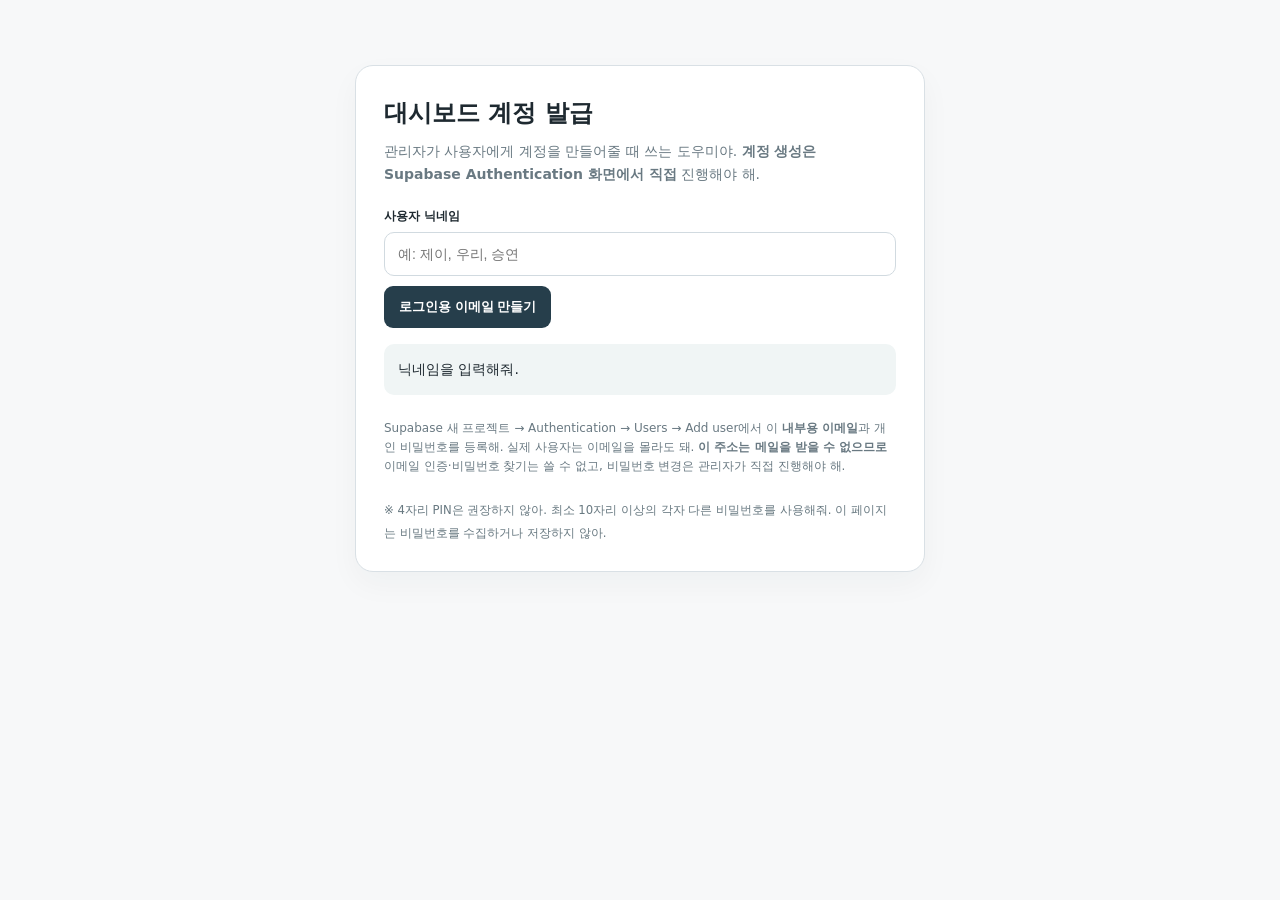
==== account-helper.html @ 8cd264e9 "Add files via upload" ====
<!doctype html><html lang="ko"><head><meta charset="utf-8"><meta name="viewport" content="width=device-width,initial-scale=1"><title>계정 발급 도우미 · 일해라 절해라</title><style>
*{box-sizing:border-box}body{margin:0;background:#f7f8f9;color:#1e2930;font:14px/1.6 system-ui,'Noto Sans KR',sans-serif}.wrap{max-width:610px;margin:65px auto;padding:0 20px}.card{background:#fff;border:1px solid #d9e0e5;border-radius:18px;padding:28px;box-shadow:0 12px 30px rgba(20,40,50,.04)}h1{margin:0 0 8px;font-size:24px}p{color:#697982;margin:0 0 22px}label{display:block;font-weight:800;font-size:12px;margin-bottom:6px}input{width:100%;padding:13px;border:1px solid #d1dae0;border-radius:10px;font-size:14px}button{cursor:pointer;border:0;border-radius:9px;background:#263e4b;color:white;font-size:13px;font-weight:800;padding:12px 15px;margin-top:10px}button.ghost{background:#e9eff2;color:#304650}.result{margin:16px 0 0;padding:14px;border-radius:10px;background:#f0f5f5;overflow-wrap:anywhere}small{color:#687981}code{font-size:12px}a{color:#4c7280}</style></head><body>
<div class="wrap"><div class="card"><h1>대시보드 계정 발급</h1><p>관리자가 사용자에게 계정을 만들어줄 때 쓰는 도우미야. <b>계정 생성은 Supabase Authentication 화면에서 직접</b> 진행해야 해.</p><label for="nick">사용자 닉네임</label><input id="nick" placeholder="예: 제이, 우리, 승연" maxlength="30" autocomplete="off"><button id="make">로그인용 이메일 만들기</button><div class="result" id="result" role="status">닉네임을 입력해줘.</div><div id="copyButtons" hidden><button class="ghost" id="copy">로그인용 이메일 복사</button></div><p style="margin-top:24px;font-size:12px">Supabase 새 프로젝트 → Authentication → Users → Add user에서 이 <b>내부용 이메일</b>과 개인 비밀번호를 등록해. 실제 사용자는 이메일을 몰라도 돼. <b>이 주소는 메일을 받을 수 없으므로</b> 이메일 인증·비밀번호 찾기는 쓸 수 없고, 비밀번호 변경은 관리자가 직접 진행해야 해.</p><small>※ 4자리 PIN은 권장하지 않아. 최소 10자리 이상의 각자 다른 비밀번호를 사용해줘. 이 페이지는 비밀번호를 수집하거나 저장하지 않아.</small></div></div>
<script src="dashboard-auth.js"></script><script>
let last='';const r=document.getElementById('result');
document.getElementById('make').onclick=async()=>{try{last=await JeiAuth.emailForNickname(document.getElementById('nick').value);r.innerHTML='<b>내부용 로그인 이메일</b><div><code>'+last+'</code></div>';document.getElementById('copyButtons').hidden=false}catch(e){r.textContent=e.message}};
document.getElementById('copy').onclick=async()=>{await navigator.clipboard.writeText(last);r.innerHTML='<b>복사했어!</b><div><code>'+last+'</code></div>'};
</script></body></html>
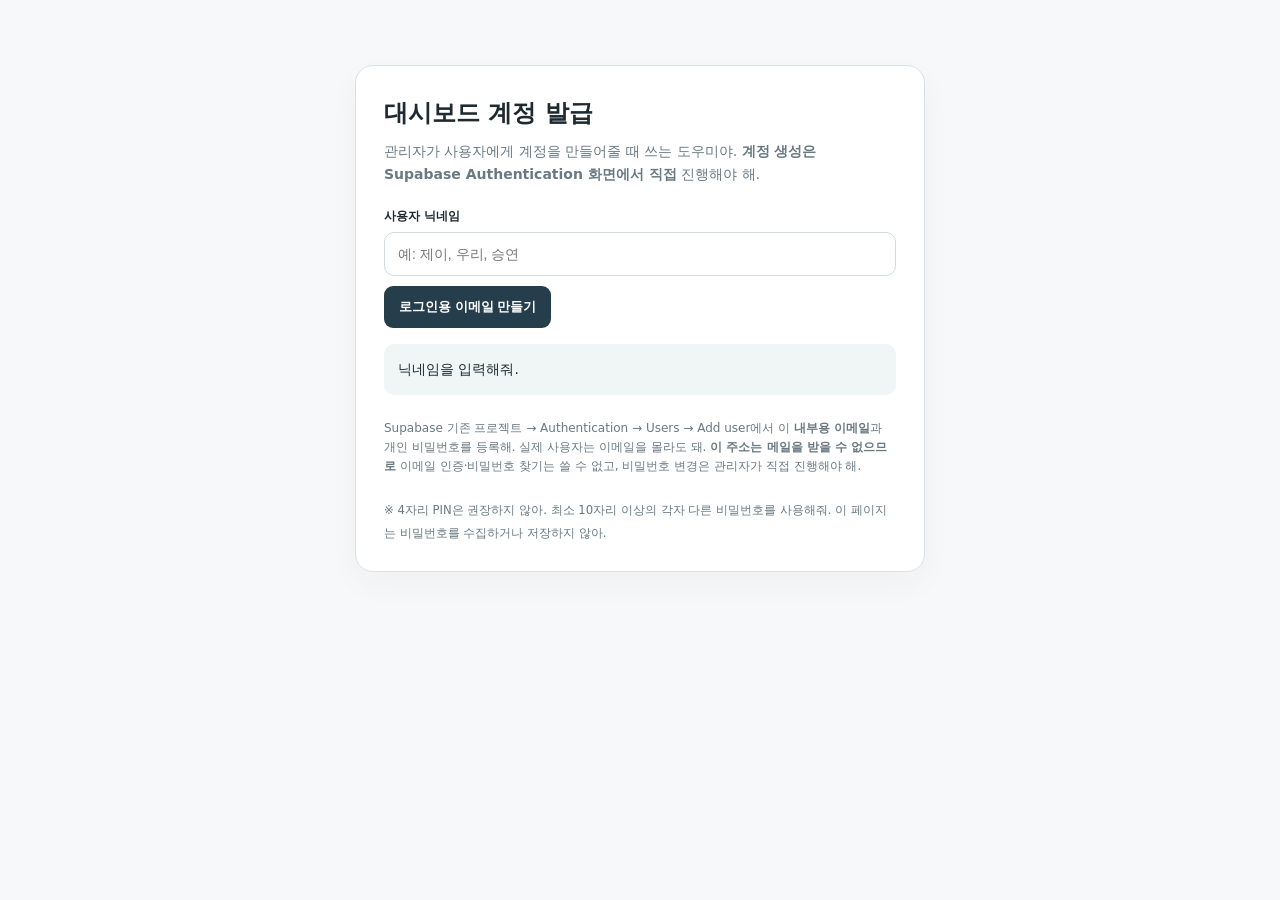
==== commit f8b6305f: "Add files via upload" ====
--- a/account-helper.html
+++ b/account-helper.html
@@ -1,6 +1,6 @@
 <!doctype html><html lang="ko"><head><meta charset="utf-8"><meta name="viewport" content="width=device-width,initial-scale=1"><title>계정 발급 도우미 · 일해라 절해라</title><style>
 *{box-sizing:border-box}body{margin:0;background:#f7f8f9;color:#1e2930;font:14px/1.6 system-ui,'Noto Sans KR',sans-serif}.wrap{max-width:610px;margin:65px auto;padding:0 20px}.card{background:#fff;border:1px solid #d9e0e5;border-radius:18px;padding:28px;box-shadow:0 12px 30px rgba(20,40,50,.04)}h1{margin:0 0 8px;font-size:24px}p{color:#697982;margin:0 0 22px}label{display:block;font-weight:800;font-size:12px;margin-bottom:6px}input{width:100%;padding:13px;border:1px solid #d1dae0;border-radius:10px;font-size:14px}button{cursor:pointer;border:0;border-radius:9px;background:#263e4b;color:white;font-size:13px;font-weight:800;padding:12px 15px;margin-top:10px}button.ghost{background:#e9eff2;color:#304650}.result{margin:16px 0 0;padding:14px;border-radius:10px;background:#f0f5f5;overflow-wrap:anywhere}small{color:#687981}code{font-size:12px}a{color:#4c7280}</style></head><body>
-<div class="wrap"><div class="card"><h1>대시보드 계정 발급</h1><p>관리자가 사용자에게 계정을 만들어줄 때 쓰는 도우미야. <b>계정 생성은 Supabase Authentication 화면에서 직접</b> 진행해야 해.</p><label for="nick">사용자 닉네임</label><input id="nick" placeholder="예: 제이, 우리, 승연" maxlength="30" autocomplete="off"><button id="make">로그인용 이메일 만들기</button><div class="result" id="result" role="status">닉네임을 입력해줘.</div><div id="copyButtons" hidden><button class="ghost" id="copy">로그인용 이메일 복사</button></div><p style="margin-top:24px;font-size:12px">Supabase 새 프로젝트 → Authentication → Users → Add user에서 이 <b>내부용 이메일</b>과 개인 비밀번호를 등록해. 실제 사용자는 이메일을 몰라도 돼. <b>이 주소는 메일을 받을 수 없으므로</b> 이메일 인증·비밀번호 찾기는 쓸 수 없고, 비밀번호 변경은 관리자가 직접 진행해야 해.</p><small>※ 4자리 PIN은 권장하지 않아. 최소 10자리 이상의 각자 다른 비밀번호를 사용해줘. 이 페이지는 비밀번호를 수집하거나 저장하지 않아.</small></div></div>
+<div class="wrap"><div class="card"><h1>대시보드 계정 발급</h1><p>관리자가 사용자에게 계정을 만들어줄 때 쓰는 도우미야. <b>계정 생성은 Supabase Authentication 화면에서 직접</b> 진행해야 해.</p><label for="nick">사용자 닉네임</label><input id="nick" placeholder="예: 제이, 우리, 승연" maxlength="30" autocomplete="off"><button id="make">로그인용 이메일 만들기</button><div class="result" id="result" role="status">닉네임을 입력해줘.</div><div id="copyButtons" hidden><button class="ghost" id="copy">로그인용 이메일 복사</button></div><p style="margin-top:24px;font-size:12px">Supabase 기존 프로젝트 → Authentication → Users → Add user에서 이 <b>내부용 이메일</b>과 개인 비밀번호를 등록해. 실제 사용자는 이메일을 몰라도 돼. <b>이 주소는 메일을 받을 수 없으므로</b> 이메일 인증·비밀번호 찾기는 쓸 수 없고, 비밀번호 변경은 관리자가 직접 진행해야 해.</p><small>※ 4자리 PIN은 권장하지 않아. 최소 10자리 이상의 각자 다른 비밀번호를 사용해줘. 이 페이지는 비밀번호를 수집하거나 저장하지 않아.</small></div></div>
 <script src="dashboard-auth.js"></script><script>
 let last='';const r=document.getElementById('result');
 document.getElementById('make').onclick=async()=>{try{last=await JeiAuth.emailForNickname(document.getElementById('nick').value);r.innerHTML='<b>내부용 로그인 이메일</b><div><code>'+last+'</code></div>';document.getElementById('copyButtons').hidden=false}catch(e){r.textContent=e.message}};
